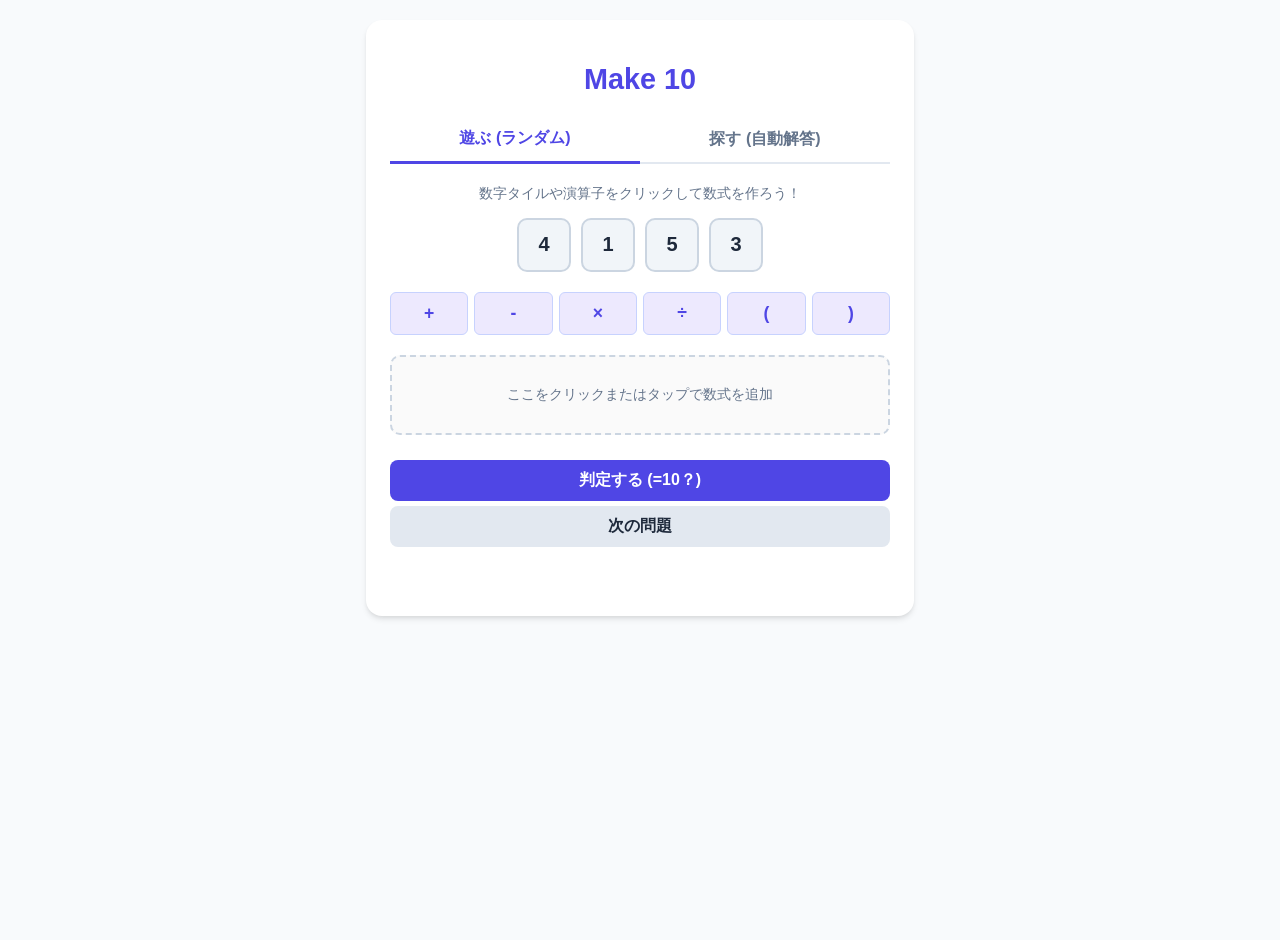
==== index.html @ 93b7db1f "基本的機能の作成" ====
<!DOCTYPE html>
<html lang="ja">
<head>
    <meta charset="UTF-8">
    <meta name="viewport" content="width=device-width, initial-scale=1.0">
    <title>Make10 アプリ</title>
    <link rel="stylesheet" href="style.css">
</head>
<body>

<div class="container">
    <h1>Make 10</h1>
    
    <!-- タブメニュー -->
    <div class="tabs">
        <button class="tab-btn active" onclick="switchTab('play')">遊ぶ (ランダム)</button>
        <button class="tab-btn" onclick="switchTab('search')">探す (自動解答)</button>
    </div>

    <!-- 1つ目: 遊ぶセクション -->
    <div id="play-section" class="section active">
        <p class="subtitle">数字タイルや演算子をクリックして数式を作ろう！</p>
        
        <div class="number-pool" id="number-pool">
            <!-- 動的生成 -->
        </div>

        <div class="operator-pool">
            <div class="op-btn" onclick="addExpression('+')">+</div>
            <div class="op-btn" onclick="addExpression('-')">-</div>
            <div class="op-btn" onclick="addExpression('*')">×</div>
            <div class="op-btn" onclick="addExpression('/')">÷</div>
            <div class="op-btn" onclick="addExpression('(')">(</div>
            <div class="op-btn" onclick="addExpression(')')">)</div>
        </div>

        <div class="drop-zone" id="drop-zone">
            <span class="placeholder-text" id="placeholder-text">ここをクリックまたはタップで数式を追加</span>
        </div>

        <button class="btn" onclick="checkAnswer()">判定する (=10？)</button>
        <button class="btn btn-secondary" onclick="initPlayMode()">次の問題</button>

        <div class="result-msg" id="play-result"></div>
    </div>

    <!-- 2つ目: 探すセクション -->
    <div id="search-section" class="section">
        <p class="subtitle">4つの数字を入力すると、10になる数式をすべて探します。</p>
        
        <div class="input-group">
            <input type="number" id="s1" min="0" max="9" value="1">
            <input type="number" id="s2" min="0" max="9" value="2">
            <input type="number" id="s3" min="0" max="9" value="3">
            <input type="number" id="s4" min="0" max="9" value="4">
        </div>

        <button class="btn" onclick="searchAnswers()">答えを探す</button>

        <div class="answer-list" id="answer-list">
            <div class="empty-hint">ここに結果が表示されます</div>
        </div>
    </div>
</div>

<script src="script.js"></script>
</body>
</html>
---- style.css ----
:root {
    --primary: #4f46e5;
    --primary-hover: #4338ca;
    --bg-color: #f8fafc;
    --card-bg: #ffffff;
    --text-color: #1e293b;
    --gray: #64748b;
    --border: #cbd5e1;
}

body {
    font-family: 'Helvetica Neue', Arial, sans-serif;
    background-color: var(--bg-color);
    color: var(--text-color);
    margin: 0;
    padding: 20px;
    display: flex;
    flex-direction: column;
    align-items: center;
    min-height: 100vh;
}

.container {
    width: 100%;
    max-width: 500px;
    background: var(--card-bg);
    padding: 24px;
    border-radius: 16px;
    box-shadow: 0 4px 6px -1px rgba(0, 0, 0, 0.1), 0 2px 4px -1px rgba(0, 0, 0, 0.06);
}

h1 {
    text-align: center;
    color: var(--primary);
    margin-bottom: 20px;
    font-size: 1.8rem;
}

.subtitle {
    text-align: center;
    color: var(--gray);
    font-size: 0.9rem;
}

/* タブ切り替え */
.tabs {
    display: flex;
    margin-bottom: 20px;
    border-bottom: 2px solid #e2e8f0;
}

.tab-btn {
    flex: 1;
    padding: 12px;
    background: none;
    border: none;
    font-size: 1rem;
    font-weight: bold;
    color: var(--gray);
    cursor: pointer;
    transition: all 0.3s;
}

.tab-btn.active {
    color: var(--primary);
    border-bottom: 3px solid var(--primary);
    margin-bottom: -2px;
}

.section {
    display: none;
}

.section.active {
    display: block;
}

/* 共通ボタンパーツ */
.btn {
    background-color: var(--primary);
    color: white;
    border: none;
    padding: 10px 20px;
    font-size: 1rem;
    font-weight: bold;
    border-radius: 8px;
    cursor: pointer;
    width: 100%;
    transition: background 0.2s;
    margin-top: 10px;
}

.btn:hover {
    background-color: var(--primary-hover);
}

.btn-secondary {
    background-color: #e2e8f0;
    color: var(--text-color);
    margin-top: 5px;
}
.btn-secondary:hover {
    background-color: #cbd5e1;
}

/* 遊ぶモード */
.number-pool {
    display: flex;
    gap: 10px;
    justify-content: center;
    margin-bottom: 20px;
}

.tile {
    width: 50px;
    height: 50px;
    background: #f1f5f9;
    border: 2px solid var(--border);
    border-radius: 10px;
    display: flex;
    align-items: center;
    justify-content: center;
    font-size: 1.25rem;
    font-weight: bold;
    cursor: pointer;
    user-select: none;
    transition: transform 0.1s;
}
.tile:active {
    transform: scale(0.95);
}

.operator-pool {
    display: grid;
    grid-template-columns: repeat(6, 1fr);
    gap: 6px;
    margin-bottom: 20px;
}

.op-btn {
    background: #ede9fe;
    color: var(--primary);
    border: 1px solid #c7d2fe;
    padding: 10px 0;
    font-size: 1.1rem;
    font-weight: bold;
    border-radius: 6px;
    cursor: pointer;
    text-align: center;
    user-select: none;
}
.op-btn:hover {
    background: #ddd6fe;
}

.drop-zone {
    min-height: 60px;
    border: 2px dashed var(--border);
    border-radius: 10px;
    display: flex;
    align-items: center;
    flex-wrap: wrap;
    padding: 8px;
    gap: 6px;
    margin-bottom: 15px;
    background: #fafafa;
}

.placeholder-text {
    color: var(--gray);
    font-size: 0.9rem;
    width: 100%;
    text-align: center;
}

.expression-item {
    background: white;
    border: 1px solid var(--border);
    padding: 6px 12px;
    border-radius: 6px;
    font-size: 1.1rem;
    font-weight: bold;
    display: flex;
    align-items: center;
    gap: 4px;
}

.expression-item .remove {
    color: #ef4444;
    cursor: pointer;
    font-size: 0.9rem;
    margin-left: 4px;
}

.result-msg {
    text-align: center;
    font-size: 1.2rem;
    font-weight: bold;
    margin-top: 15px;
    min-height: 30px;
}

/* 探すモード */
.input-group {
    display: flex;
    gap: 10px;
    margin-bottom: 15px;
}

.input-group input {
    flex: 1;
    padding: 10px;
    font-size: 1.1rem;
    border: 2px solid var(--border);
    border-radius: 8px;
    text-align: center;
}

.answer-list {
    max-height: 250px;
    overflow-y: auto;
    border: 1px solid var(--border);
    border-radius: 8px;
    padding: 10px;
    background: #fafafa;
    margin-top: 15px;
}

.answer-item {
    padding: 8px 12px;
    border-bottom: 1px solid #e2e8f0;
    font-family: monospace;
    font-size: 1.1rem;
}
.answer-item:last-child {
    border-bottom: none;
}

.empty-hint {
    color: var(--gray);
    text-align: center;
    padding: 20px;
}
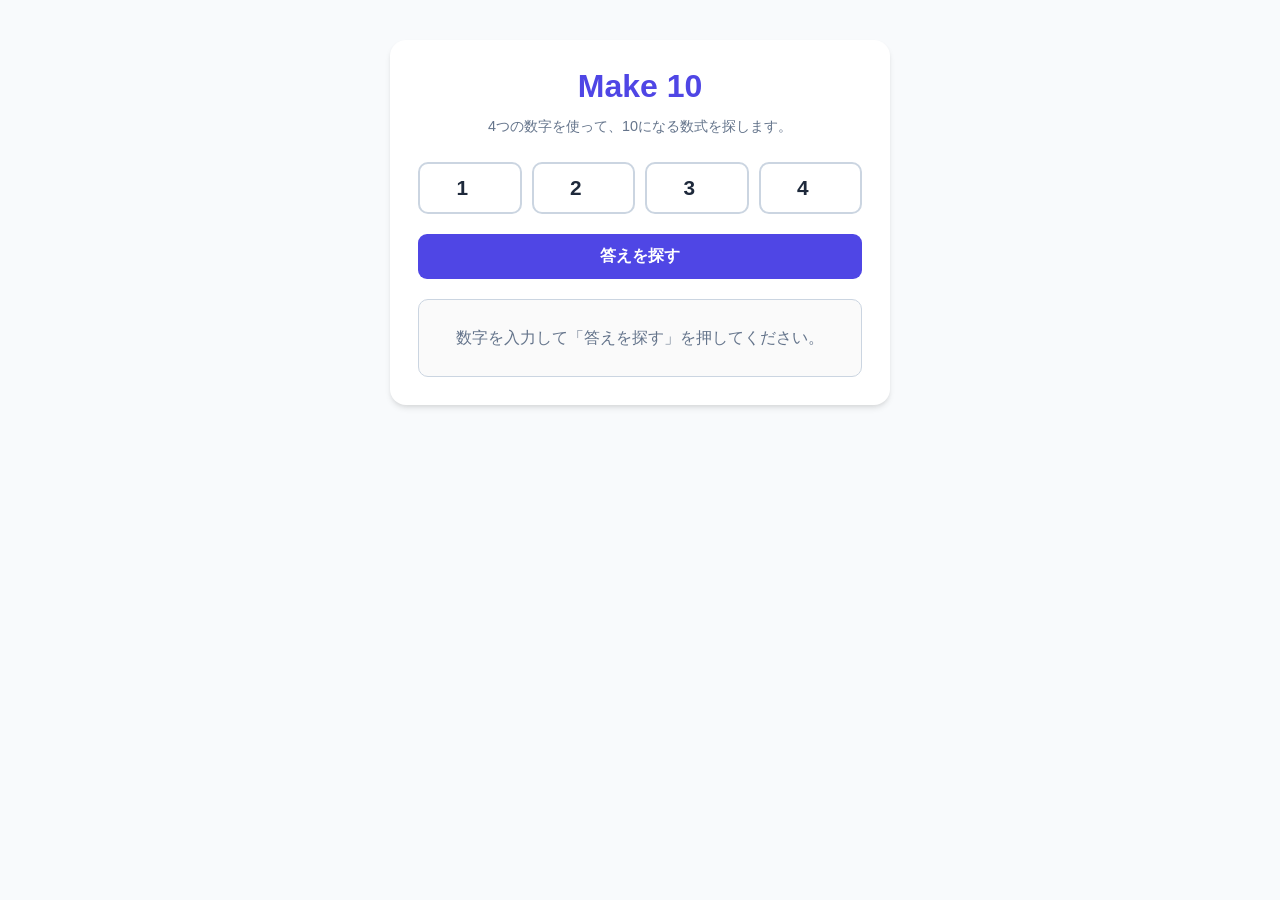
==== commit f3bdd4c1: "探すのみの機能に専念" ====
--- a/index.html
+++ b/index.html
@@ -1,68 +1,50 @@
 <!DOCTYPE html>
 <html lang="ja">
+
 <head>
     <meta charset="UTF-8">
     <meta name="viewport" content="width=device-width, initial-scale=1.0">
-    <title>Make10 アプリ</title>
+    <title>Make10 Solver</title>
     <link rel="stylesheet" href="style.css">
 </head>
+
 <body>
 
-<div class="container">
-    <h1>Make 10</h1>
-    
-    <!-- タブメニュー -->
-    <div class="tabs">
-        <button class="tab-btn active" onclick="switchTab('play')">遊ぶ (ランダム)</button>
-        <button class="tab-btn" onclick="switchTab('search')">探す (自動解答)</button>
+    <div class="container">
+
+        <h1>Make 10</h1>
+
+        <p class="subtitle">
+            4つの数字を使って、10になる数式を探します。
+        </p>
+
+        <section class="search-section">
+
+            <div class="input-group">
+                <input type="number" id="s1" min="0" max="9" value="1" aria-label="1つ目の数字">
+
+                <input type="number" id="s2" min="0" max="9" value="2" aria-label="2つ目の数字">
+
+                <input type="number" id="s3" min="0" max="9" value="3" aria-label="3つ目の数字">
+
+                <input type="number" id="s4" min="0" max="9" value="4" aria-label="4つ目の数字">
+            </div>
+
+            <button class="btn" onclick="searchAnswers()">
+                答えを探す
+            </button>
+
+            <div class="answer-list" id="answer-list">
+                <div class="empty-hint">
+                    数字を入力して「答えを探す」を押してください。
+                </div>
+            </div>
+
+        </section>
+
     </div>
 
-    <!-- 1つ目: 遊ぶセクション -->
-    <div id="play-section" class="section active">
-        <p class="subtitle">数字タイルや演算子をクリックして数式を作ろう！</p>
-        
-        <div class="number-pool" id="number-pool">
-            <!-- 動的生成 -->
-        </div>
+    <script src="script.js"></script>
+</body>
 
-        <div class="operator-pool">
-            <div class="op-btn" onclick="addExpression('+')">+</div>
-            <div class="op-btn" onclick="addExpression('-')">-</div>
-            <div class="op-btn" onclick="addExpression('*')">×</div>
-            <div class="op-btn" onclick="addExpression('/')">÷</div>
-            <div class="op-btn" onclick="addExpression('(')">(</div>
-            <div class="op-btn" onclick="addExpression(')')">)</div>
-        </div>
-
-        <div class="drop-zone" id="drop-zone">
-            <span class="placeholder-text" id="placeholder-text">ここをクリックまたはタップで数式を追加</span>
-        </div>
-
-        <button class="btn" onclick="checkAnswer()">判定する (=10？)</button>
-        <button class="btn btn-secondary" onclick="initPlayMode()">次の問題</button>
-
-        <div class="result-msg" id="play-result"></div>
-    </div>
-
-    <!-- 2つ目: 探すセクション -->
-    <div id="search-section" class="section">
-        <p class="subtitle">4つの数字を入力すると、10になる数式をすべて探します。</p>
-        
-        <div class="input-group">
-            <input type="number" id="s1" min="0" max="9" value="1">
-            <input type="number" id="s2" min="0" max="9" value="2">
-            <input type="number" id="s3" min="0" max="9" value="3">
-            <input type="number" id="s4" min="0" max="9" value="4">
-        </div>
-
-        <button class="btn" onclick="searchAnswers()">答えを探す</button>
-
-        <div class="answer-list" id="answer-list">
-            <div class="empty-hint">ここに結果が表示されます</div>
-        </div>
-    </div>
-</div>
-
-<script src="script.js"></script>
-</body>
-</html>
+</html>
--- a/style.css
+++ b/style.css
@@ -8,236 +8,268 @@
     --border: #cbd5e1;
 }
 
+* {
+    box-sizing: border-box;
+}
+
 body {
     font-family: 'Helvetica Neue', Arial, sans-serif;
     background-color: var(--bg-color);
     color: var(--text-color);
     margin: 0;
     padding: 20px;
+
     display: flex;
-    flex-direction: column;
-    align-items: center;
+    justify-content: center;
+    align-items: flex-start;
+
     min-height: 100vh;
 }
 
 .container {
     width: 100%;
     max-width: 500px;
+
     background: var(--card-bg);
-    padding: 24px;
+
+    padding: 28px;
+    margin-top: 20px;
+
     border-radius: 16px;
-    box-shadow: 0 4px 6px -1px rgba(0, 0, 0, 0.1), 0 2px 4px -1px rgba(0, 0, 0, 0.06);
+
+    box-shadow:
+        0 4px 6px -1px rgba(0, 0, 0, 0.1),
+        0 2px 4px -1px rgba(0, 0, 0, 0.06);
 }
 
 h1 {
     text-align: center;
+
     color: var(--primary);
-    margin-bottom: 20px;
-    font-size: 1.8rem;
+
+    margin: 0 0 10px;
+
+    font-size: 2rem;
 }
 
 .subtitle {
     text-align: center;
+
     color: var(--gray);
+
     font-size: 0.9rem;
-}
-
-/* タブ切り替え */
-.tabs {
-    display: flex;
-    margin-bottom: 20px;
-    border-bottom: 2px solid #e2e8f0;
-}
-
-.tab-btn {
-    flex: 1;
-    padding: 12px;
-    background: none;
+
+    line-height: 1.6;
+
+    margin: 0 0 24px;
+}
+
+/* =========================
+   数字入力
+   ========================= */
+
+.input-group {
+    display: grid;
+    grid-template-columns: repeat(4, 1fr);
+
+    gap: 10px;
+
+    margin-bottom: 15px;
+}
+
+.input-group input {
+    width: 100%;
+
+    padding: 12px 8px;
+
+    font-size: 1.3rem;
+    font-weight: bold;
+
+    border: 2px solid var(--border);
+    border-radius: 10px;
+
+    text-align: center;
+
+    color: var(--text-color);
+    background: #fff;
+
+    outline: none;
+
+    transition:
+        border-color 0.2s,
+        box-shadow 0.2s;
+}
+
+.input-group input:focus {
+    border-color: var(--primary);
+
+    box-shadow:
+        0 0 0 3px rgba(79, 70, 229, 0.12);
+}
+
+/* =========================
+   ボタン
+   ========================= */
+
+.btn {
+    width: 100%;
+
+    padding: 12px 20px;
+
+    margin-top: 5px;
+
+    background-color: var(--primary);
+    color: white;
+
     border: none;
+    border-radius: 9px;
+
     font-size: 1rem;
     font-weight: bold;
-    color: var(--gray);
+
     cursor: pointer;
-    transition: all 0.3s;
-}
-
-.tab-btn.active {
-    color: var(--primary);
-    border-bottom: 3px solid var(--primary);
-    margin-bottom: -2px;
-}
-
-.section {
-    display: none;
-}
-
-.section.active {
-    display: block;
-}
-
-/* 共通ボタンパーツ */
-.btn {
-    background-color: var(--primary);
-    color: white;
-    border: none;
-    padding: 10px 20px;
-    font-size: 1rem;
-    font-weight: bold;
-    border-radius: 8px;
-    cursor: pointer;
-    width: 100%;
-    transition: background 0.2s;
-    margin-top: 10px;
+
+    transition:
+        background-color 0.2s,
+        transform 0.1s;
 }
 
 .btn:hover {
     background-color: var(--primary-hover);
 }
 
-.btn-secondary {
-    background-color: #e2e8f0;
-    color: var(--text-color);
-    margin-top: 5px;
-}
-.btn-secondary:hover {
-    background-color: #cbd5e1;
-}
-
-/* 遊ぶモード */
-.number-pool {
-    display: flex;
-    gap: 10px;
-    justify-content: center;
-    margin-bottom: 20px;
-}
-
-.tile {
-    width: 50px;
-    height: 50px;
+.btn:active {
+    transform: scale(0.98);
+}
+
+/* =========================
+   解答一覧
+   ========================= */
+
+.answer-list {
+    margin-top: 20px;
+
+    border: 1px solid var(--border);
+    border-radius: 10px;
+
+    background: #fafafa;
+
+    overflow: hidden;
+}
+
+.answer-header {
+    padding: 14px 16px;
+
     background: #f1f5f9;
-    border: 2px solid var(--border);
-    border-radius: 10px;
-    display: flex;
-    align-items: center;
-    justify-content: center;
-    font-size: 1.25rem;
+
+    border-bottom: 1px solid var(--border);
+
     font-weight: bold;
-    cursor: pointer;
-    user-select: none;
-    transition: transform 0.1s;
-}
-.tile:active {
-    transform: scale(0.95);
-}
-
-.operator-pool {
-    display: grid;
-    grid-template-columns: repeat(6, 1fr);
-    gap: 6px;
-    margin-bottom: 20px;
-}
-
-.op-btn {
-    background: #ede9fe;
-    color: var(--primary);
-    border: 1px solid #c7d2fe;
-    padding: 10px 0;
+
+    text-align: center;
+}
+
+.answer-items {
+    max-height: 350px;
+
+    overflow-y: auto;
+}
+
+.answer-item {
+    padding: 11px 16px;
+
+    border-bottom: 1px solid #e2e8f0;
+
+    background: white;
+
+    font-family: 'Courier New', monospace;
+
     font-size: 1.1rem;
-    font-weight: bold;
-    border-radius: 6px;
-    cursor: pointer;
-    text-align: center;
-    user-select: none;
-}
-.op-btn:hover {
-    background: #ddd6fe;
-}
-
-.drop-zone {
-    min-height: 60px;
-    border: 2px dashed var(--border);
-    border-radius: 10px;
-    display: flex;
-    align-items: center;
-    flex-wrap: wrap;
-    padding: 8px;
-    gap: 6px;
-    margin-bottom: 15px;
-    background: #fafafa;
-}
-
-.placeholder-text {
-    color: var(--gray);
-    font-size: 0.9rem;
-    width: 100%;
-    text-align: center;
-}
-
-.expression-item {
-    background: white;
-    border: 1px solid var(--border);
-    padding: 6px 12px;
-    border-radius: 6px;
-    font-size: 1.1rem;
-    font-weight: bold;
-    display: flex;
-    align-items: center;
-    gap: 4px;
-}
-
-.expression-item .remove {
-    color: #ef4444;
-    cursor: pointer;
-    font-size: 0.9rem;
-    margin-left: 4px;
-}
-
-.result-msg {
-    text-align: center;
-    font-size: 1.2rem;
-    font-weight: bold;
-    margin-top: 15px;
-    min-height: 30px;
-}
-
-/* 探すモード */
-.input-group {
-    display: flex;
-    gap: 10px;
-    margin-bottom: 15px;
-}
-
-.input-group input {
-    flex: 1;
-    padding: 10px;
-    font-size: 1.1rem;
-    border: 2px solid var(--border);
-    border-radius: 8px;
-    text-align: center;
-}
-
-.answer-list {
-    max-height: 250px;
-    overflow-y: auto;
-    border: 1px solid var(--border);
-    border-radius: 8px;
-    padding: 10px;
-    background: #fafafa;
-    margin-top: 15px;
-}
-
-.answer-item {
-    padding: 8px 12px;
-    border-bottom: 1px solid #e2e8f0;
-    font-family: monospace;
-    font-size: 1.1rem;
-}
+
+    text-align: center;
+}
+
 .answer-item:last-child {
     border-bottom: none;
 }
 
 .empty-hint {
     color: var(--gray);
-    text-align: center;
-    padding: 20px;
-}
+
+    text-align: center;
+
+    padding: 25px 15px;
+
+    line-height: 1.6;
+}
+
+.no-answer {
+    color: var(--gray);
+
+    text-align: center;
+
+    padding: 25px 15px;
+
+    line-height: 1.6;
+}
+
+/* =========================
+   スマホ
+   ========================= */
+
+@media (max-width: 400px) {
+
+    body {
+        padding: 12px;
+    }
+
+    .container {
+        padding: 20px;
+        margin-top: 10px;
+    }
+
+    h1 {
+        font-size: 1.7rem;
+    }
+
+    .input-group {
+        gap: 7px;
+    }
+
+    .input-group input {
+        font-size: 1.15rem;
+        padding: 11px 5px;
+    }
+}
+/* 検索結果 */
+.search-result {
+  margin: 20px 0 15px;
+  padding: 15px;
+  border-radius: 10px;
+  background: #eaf8ee;
+  color: #27ae60;
+  font-weight: bold;
+  text-align: center;
+}
+
+/* 答え一覧 */
+.answer-area {
+  margin-top: 15px;
+}
+
+/* 答えの件数 */
+.answer-count {
+  margin-bottom: 10px;
+  font-weight: bold;
+  text-align: center;
+}
+
+/* 答え */
+.answer-item {
+  padding: 12px 15px;
+  margin-bottom: 8px;
+  border-radius: 8px;
+  background: #f5f5f5;
+  font-size: 18px;
+  text-align: center;
+}
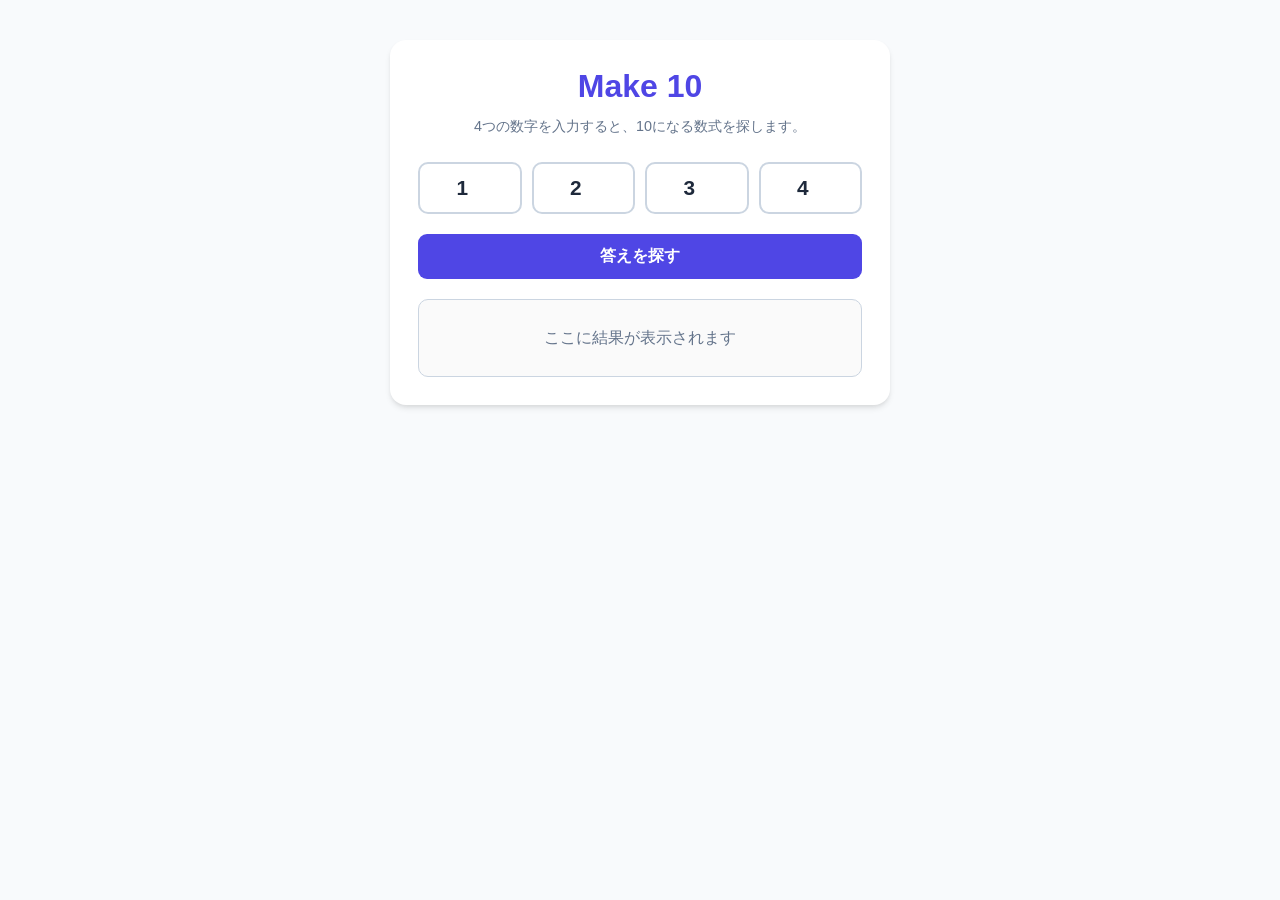
==== commit ed508eb5: "ファイル分割" ====
--- a/index.html
+++ b/index.html
@@ -4,7 +4,9 @@
 <head>
     <meta charset="UTF-8">
     <meta name="viewport" content="width=device-width, initial-scale=1.0">
-    <title>Make10 Solver</title>
+
+    <title>Make 10</title>
+
     <link rel="stylesheet" href="style.css">
 </head>
 
@@ -15,36 +17,34 @@
         <h1>Make 10</h1>
 
         <p class="subtitle">
-            4つの数字を使って、10になる数式を探します。
+            4つの数字を入力すると、10になる数式を探します。
         </p>
 
-        <section class="search-section">
+        <div class="input-group">
+            <input type="number" id="s1" min="0" max="9" value="1">
+            <input type="number" id="s2" min="0" max="9" value="2">
+            <input type="number" id="s3" min="0" max="9" value="3">
+            <input type="number" id="s4" min="0" max="9" value="4">
+        </div>
 
-            <div class="input-group">
-                <input type="number" id="s1" min="0" max="9" value="1" aria-label="1つ目の数字">
+        <button class="btn" onclick="searchAnswers()">
+            答えを探す
+        </button>
 
-                <input type="number" id="s2" min="0" max="9" value="2" aria-label="2つ目の数字">
-
-                <input type="number" id="s3" min="0" max="9" value="3" aria-label="3つ目の数字">
-
-                <input type="number" id="s4" min="0" max="9" value="4" aria-label="4つ目の数字">
+        <div class="answer-list" id="answer-list">
+            <div class="empty-hint">
+                ここに結果が表示されます
             </div>
-
-            <button class="btn" onclick="searchAnswers()">
-                答えを探す
-            </button>
-
-            <div class="answer-list" id="answer-list">
-                <div class="empty-hint">
-                    数字を入力して「答えを探す」を押してください。
-                </div>
-            </div>
-
-        </section>
+        </div>
 
     </div>
 
-    <script src="script.js"></script>
+    <!-- 計算・探索処理 -->
+    <script src="solver.js"></script>
+
+    <!-- 画面操作 -->
+    <script src="app.js"></script>
+
 </body>
 
 </html>
--- a/style.css
+++ b/style.css
@@ -1,245 +1,243 @@
 :root {
-    --primary: #4f46e5;
-    --primary-hover: #4338ca;
-    --bg-color: #f8fafc;
-    --card-bg: #ffffff;
-    --text-color: #1e293b;
-    --gray: #64748b;
-    --border: #cbd5e1;
+  --primary: #4f46e5;
+  --primary-hover: #4338ca;
+  --bg-color: #f8fafc;
+  --card-bg: #ffffff;
+  --text-color: #1e293b;
+  --gray: #64748b;
+  --border: #cbd5e1;
 }
 
 * {
-    box-sizing: border-box;
+  box-sizing: border-box;
 }
 
 body {
-    font-family: 'Helvetica Neue', Arial, sans-serif;
-    background-color: var(--bg-color);
-    color: var(--text-color);
-    margin: 0;
+  font-family: "Helvetica Neue", Arial, sans-serif;
+  background-color: var(--bg-color);
+  color: var(--text-color);
+  margin: 0;
+  padding: 20px;
+
+  display: flex;
+  justify-content: center;
+  align-items: flex-start;
+
+  min-height: 100vh;
+}
+
+.container {
+  width: 100%;
+  max-width: 500px;
+
+  background: var(--card-bg);
+
+  padding: 28px;
+  margin-top: 20px;
+
+  border-radius: 16px;
+
+  box-shadow:
+    0 4px 6px -1px rgba(0, 0, 0, 0.1),
+    0 2px 4px -1px rgba(0, 0, 0, 0.06);
+}
+
+h1 {
+  text-align: center;
+
+  color: var(--primary);
+
+  margin: 0 0 10px;
+
+  font-size: 2rem;
+}
+
+.subtitle {
+  text-align: center;
+
+  color: var(--gray);
+
+  font-size: 0.9rem;
+
+  line-height: 1.6;
+
+  margin: 0 0 24px;
+}
+
+/* =========================
+   数字入力
+   ========================= */
+
+.input-group {
+  display: grid;
+  grid-template-columns: repeat(4, 1fr);
+
+  gap: 10px;
+
+  margin-bottom: 15px;
+}
+
+.input-group input {
+  width: 100%;
+
+  padding: 12px 8px;
+
+  font-size: 1.3rem;
+  font-weight: bold;
+
+  border: 2px solid var(--border);
+  border-radius: 10px;
+
+  text-align: center;
+
+  color: var(--text-color);
+  background: #fff;
+
+  outline: none;
+
+  transition:
+    border-color 0.2s,
+    box-shadow 0.2s;
+}
+
+.input-group input:focus {
+  border-color: var(--primary);
+
+  box-shadow: 0 0 0 3px rgba(79, 70, 229, 0.12);
+}
+
+/* =========================
+   ボタン
+   ========================= */
+
+.btn {
+  width: 100%;
+
+  padding: 12px 20px;
+
+  margin-top: 5px;
+
+  background-color: var(--primary);
+  color: white;
+
+  border: none;
+  border-radius: 9px;
+
+  font-size: 1rem;
+  font-weight: bold;
+
+  cursor: pointer;
+
+  transition:
+    background-color 0.2s,
+    transform 0.1s;
+}
+
+.btn:hover {
+  background-color: var(--primary-hover);
+}
+
+.btn:active {
+  transform: scale(0.98);
+}
+
+/* =========================
+   解答一覧
+   ========================= */
+
+.answer-list {
+  margin-top: 20px;
+
+  border: 1px solid var(--border);
+  border-radius: 10px;
+
+  background: #fafafa;
+
+  overflow: hidden;
+}
+
+.answer-header {
+  padding: 14px 16px;
+
+  background: #f1f5f9;
+
+  border-bottom: 1px solid var(--border);
+
+  font-weight: bold;
+
+  text-align: center;
+}
+
+.answer-items {
+  max-height: 350px;
+
+  overflow-y: auto;
+}
+
+.answer-item {
+  padding: 11px 16px;
+
+  border-bottom: 1px solid #e2e8f0;
+
+  background: white;
+
+  font-family: "Courier New", monospace;
+
+  font-size: 1.1rem;
+
+  text-align: center;
+}
+
+.answer-item:last-child {
+  border-bottom: none;
+}
+
+.empty-hint {
+  color: var(--gray);
+
+  text-align: center;
+
+  padding: 25px 15px;
+
+  line-height: 1.6;
+}
+
+.no-answer {
+  color: var(--gray);
+
+  text-align: center;
+
+  padding: 25px 15px;
+
+  line-height: 1.6;
+}
+
+/* =========================
+   スマホ
+   ========================= */
+
+@media (max-width: 400px) {
+  body {
+    padding: 12px;
+  }
+
+  .container {
     padding: 20px;
-
-    display: flex;
-    justify-content: center;
-    align-items: flex-start;
-
-    min-height: 100vh;
-}
-
-.container {
-    width: 100%;
-    max-width: 500px;
-
-    background: var(--card-bg);
-
-    padding: 28px;
-    margin-top: 20px;
-
-    border-radius: 16px;
-
-    box-shadow:
-        0 4px 6px -1px rgba(0, 0, 0, 0.1),
-        0 2px 4px -1px rgba(0, 0, 0, 0.06);
-}
-
-h1 {
-    text-align: center;
-
-    color: var(--primary);
-
-    margin: 0 0 10px;
-
-    font-size: 2rem;
-}
-
-.subtitle {
-    text-align: center;
-
-    color: var(--gray);
-
-    font-size: 0.9rem;
-
-    line-height: 1.6;
-
-    margin: 0 0 24px;
-}
-
-/* =========================
-   数字入力
-   ========================= */
-
-.input-group {
-    display: grid;
-    grid-template-columns: repeat(4, 1fr);
-
-    gap: 10px;
-
-    margin-bottom: 15px;
-}
-
-.input-group input {
-    width: 100%;
-
-    padding: 12px 8px;
-
-    font-size: 1.3rem;
-    font-weight: bold;
-
-    border: 2px solid var(--border);
-    border-radius: 10px;
-
-    text-align: center;
-
-    color: var(--text-color);
-    background: #fff;
-
-    outline: none;
-
-    transition:
-        border-color 0.2s,
-        box-shadow 0.2s;
-}
-
-.input-group input:focus {
-    border-color: var(--primary);
-
-    box-shadow:
-        0 0 0 3px rgba(79, 70, 229, 0.12);
-}
-
-/* =========================
-   ボタン
-   ========================= */
-
-.btn {
-    width: 100%;
-
-    padding: 12px 20px;
-
-    margin-top: 5px;
-
-    background-color: var(--primary);
-    color: white;
-
-    border: none;
-    border-radius: 9px;
-
-    font-size: 1rem;
-    font-weight: bold;
-
-    cursor: pointer;
-
-    transition:
-        background-color 0.2s,
-        transform 0.1s;
-}
-
-.btn:hover {
-    background-color: var(--primary-hover);
-}
-
-.btn:active {
-    transform: scale(0.98);
-}
-
-/* =========================
-   解答一覧
-   ========================= */
-
-.answer-list {
-    margin-top: 20px;
-
-    border: 1px solid var(--border);
-    border-radius: 10px;
-
-    background: #fafafa;
-
-    overflow: hidden;
-}
-
-.answer-header {
-    padding: 14px 16px;
-
-    background: #f1f5f9;
-
-    border-bottom: 1px solid var(--border);
-
-    font-weight: bold;
-
-    text-align: center;
-}
-
-.answer-items {
-    max-height: 350px;
-
-    overflow-y: auto;
-}
-
-.answer-item {
-    padding: 11px 16px;
-
-    border-bottom: 1px solid #e2e8f0;
-
-    background: white;
-
-    font-family: 'Courier New', monospace;
-
-    font-size: 1.1rem;
-
-    text-align: center;
-}
-
-.answer-item:last-child {
-    border-bottom: none;
-}
-
-.empty-hint {
-    color: var(--gray);
-
-    text-align: center;
-
-    padding: 25px 15px;
-
-    line-height: 1.6;
-}
-
-.no-answer {
-    color: var(--gray);
-
-    text-align: center;
-
-    padding: 25px 15px;
-
-    line-height: 1.6;
-}
-
-/* =========================
-   スマホ
-   ========================= */
-
-@media (max-width: 400px) {
-
-    body {
-        padding: 12px;
-    }
-
-    .container {
-        padding: 20px;
-        margin-top: 10px;
-    }
-
-    h1 {
-        font-size: 1.7rem;
-    }
-
-    .input-group {
-        gap: 7px;
-    }
-
-    .input-group input {
-        font-size: 1.15rem;
-        padding: 11px 5px;
-    }
+    margin-top: 10px;
+  }
+
+  h1 {
+    font-size: 1.7rem;
+  }
+
+  .input-group {
+    gap: 7px;
+  }
+
+  .input-group input {
+    font-size: 1.15rem;
+    padding: 11px 5px;
+  }
 }
 /* 検索結果 */
 .search-result {
@@ -272,4 +270,4 @@
   background: #f5f5f5;
   font-size: 18px;
   text-align: center;
-}+}
